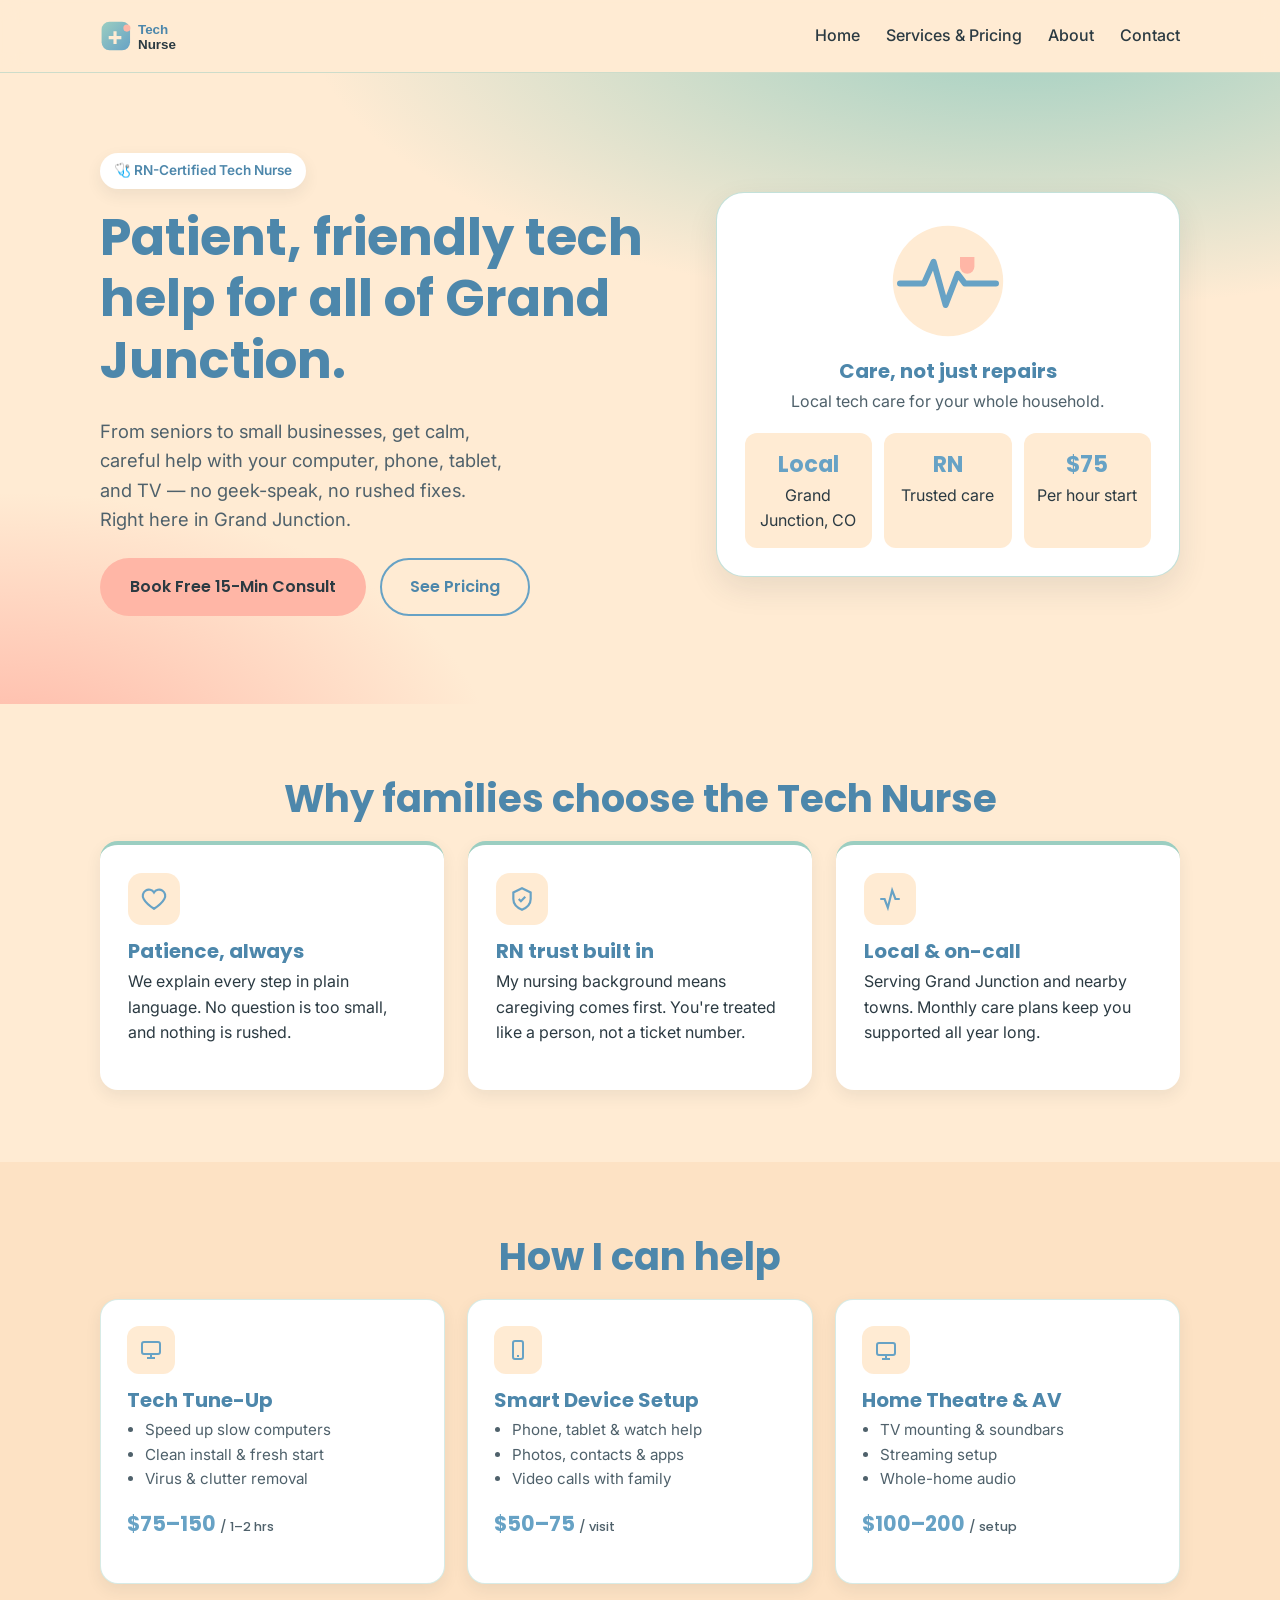
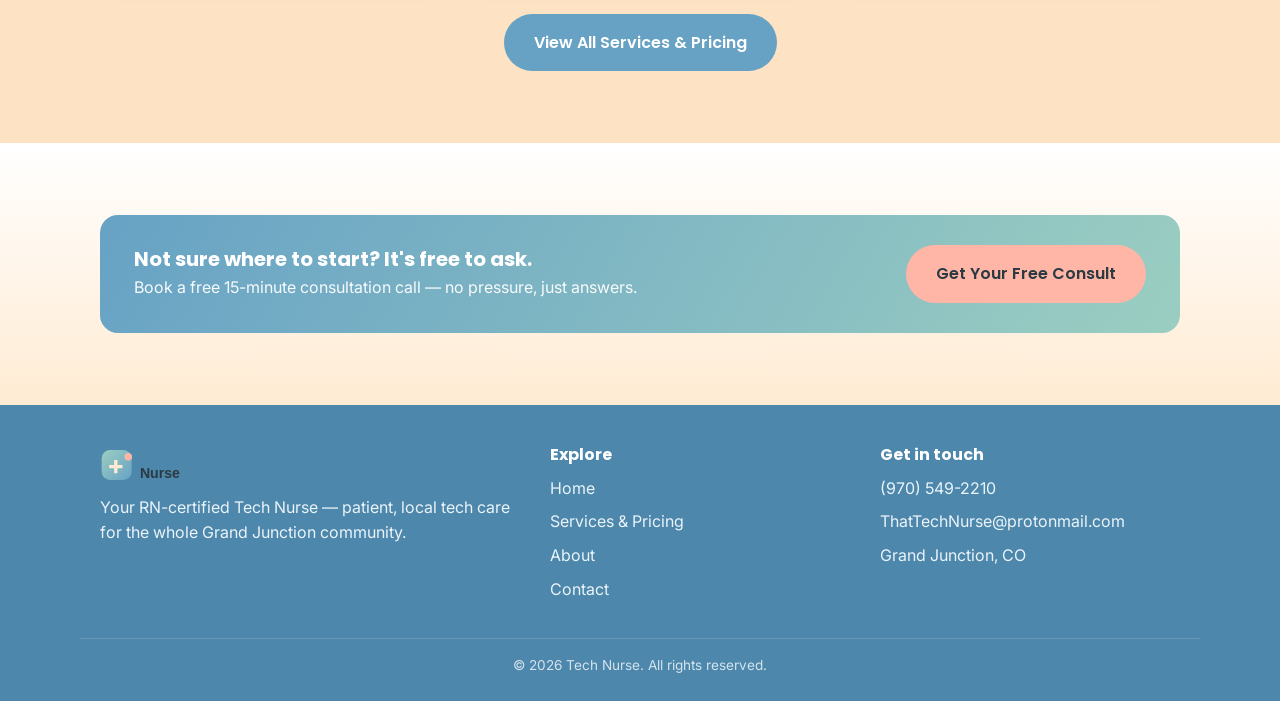
==== index.html @ dbf35f42 "Initial Site Commit" ====
<!DOCTYPE html>
<html lang="en">
<head>
  <meta charset="UTF-8" />
  <meta name="viewport" content="width=device-width, initial-scale=1.0" />
  <title>Tech Nurse — RN-Certified Tech Help for Seniors | Grand Junction, CO</title>
  <meta name="description" content="Friendly, patient, RN-certified tech help for everyone in Grand Junction, CO. Computer tune-ups, device setup, home theatre, and monthly care plans." />
  <link rel="preconnect" href="https://fonts.googleapis.com" />
  <link rel="preconnect" href="https://fonts.gstatic.com" crossorigin />
  <link href="https://fonts.googleapis.com/css2?family=Inter:wght@400;500;600&family=Poppins:wght@600;700&display=swap" rel="stylesheet" />
  <link rel="icon" href="assets/img/logo.svg" />
  <link rel="stylesheet" href="assets/css/styles.css" />
</head>
<body>
  <header class="site-header">
    <div class="container nav">
      <a class="brand" href="index.html">
        <img src="assets/img/logo.svg" alt="Tech Nurse logo" />
      </a>
      <button class="nav-toggle" aria-label="Toggle menu"><span></span><span></span><span></span></button>
      <ul class="nav-links">
        <li><a href="index.html">Home</a></li>
        <li><a href="services.html">Services &amp; Pricing</a></li>
        <li><a href="about.html">About</a></li>
        <li><a href="contact.html">Contact</a></li>
      </ul>
    </div>
  </header>

  <section class="hero">
    <div class="container hero-grid">
      <div>
        <span class="hero-badge">🩺 RN-Certified Tech Nurse</span>
        <h1>Patient, friendly tech help for all of Grand Junction.</h1>
        <p class="lead">From seniors to small businesses, get calm, careful help with your computer, phone, tablet, and TV — no geek-speak, no rushed fixes. Right here in Grand Junction.</p>
        <div class="hero-cta">
          <a class="btn btn--primary" href="contact.html">Book Free 15-Min Consult</a>
          <a class="btn btn--ghost" href="services.html">See Pricing</a>
        </div>
      </div>
      <div class="hero-art">
        <svg class="pulse" viewBox="0 0 100 100" aria-hidden="true">
          <circle cx="50" cy="50" r="46" fill="#FFEBD3"/>
          <path d="M10 52 H30 L38 34 L48 70 L58 44 L64 52 H90" fill="none" stroke="#67A2C5" stroke-width="5" stroke-linecap="round" stroke-linejoin="round"/>
          <path d="M64 30 l8 0 l0 8 a6 6 0 0 1 -12 0 l0 -8 z" fill="#FFB6A6"/>
        </svg>
        <h3>Care, not just repairs</h3>
        <p class="sub">Local tech care for your whole household.</p>
        <div class="trust-mini">
          <div><strong>Local</strong>Grand Junction, CO</div>
          <div><strong>RN</strong>Trusted care</div>
          <div><strong>$75</strong>Per hour start</div>
        </div>
      </div>
    </div>
  </section>

  <section class="section">
    <div class="container">
      <h2 style="text-align:center;">Why families choose the Tech Nurse</h2>
      <div class="pillars">
        <div class="pillar">
          <div class="ico">
            <svg width="26" height="26" viewBox="0 0 24 24" fill="none" stroke="#67A2C5" stroke-width="2"><path d="M12 21s-7-4.5-9.5-9A5.5 5.5 0 0 1 12 6a5.5 5.5 0 0 1 9.5 6C19 16.5 12 21 12 21z"/></svg>
          </div>
          <h3>Patience, always</h3>
          <p>We explain every step in plain language. No question is too small, and nothing is rushed.</p>
        </div>
        <div class="pillar">
          <div class="ico">
            <svg width="26" height="26" viewBox="0 0 24 24" fill="none" stroke="#67A2C5" stroke-width="2"><path d="M12 2 4 6v6c0 5 3.5 8 8 10 4.5-2 8-5 8-10V6z"/><path d="m9 12 2 2 4-4"/></svg>
          </div>
          <h3>RN trust built in</h3>
          <p>My nursing background means caregiving comes first. You're treated like a person, not a ticket number.</p>
        </div>
        <div class="pillar">
          <div class="ico">
            <svg width="26" height="26" viewBox="0 0 24 24" fill="none" stroke="#67A2C5" stroke-width="2"><path d="M3 12h4l3 8 4-16 3 8h4"/></svg>
          </div>
          <h3>Local &amp; on-call</h3>
          <p>Serving Grand Junction and nearby towns. Monthly care plans keep you supported all year long.</p>
        </div>
      </div>
    </div>
  </section>

  <section class="section section--alt">
    <div class="container">
      <h2 style="text-align:center;">How I can help</h2>
      <div class="cards">
        <div class="card">
          <div class="ico"><svg width="24" height="24" viewBox="0 0 24 24" fill="none" stroke="#67A2C5" stroke-width="2"><rect x="3" y="4" width="18" height="12" rx="2"/><path d="M8 20h8M12 16v4"/></svg></div>
          <h3>Tech Tune-Up</h3>
          <ul><li>Speed up slow computers</li><li>Clean install &amp; fresh start</li><li>Virus &amp; clutter removal</li></ul>
          <p class="price">$75–150 <small>/ 1–2 hrs</small></p>
        </div>
        <div class="card">
          <div class="ico"><svg width="24" height="24" viewBox="0 0 24 24" fill="none" stroke="#67A2C5" stroke-width="2"><rect x="7" y="3" width="10" height="18" rx="2"/><path d="M11 18h2"/></svg></div>
          <h3>Smart Device Setup</h3>
          <ul><li>Phone, tablet &amp; watch help</li><li>Photos, contacts &amp; apps</li><li>Video calls with family</li></ul>
          <p class="price">$50–75 <small>/ visit</small></p>
        </div>
        <div class="card">
          <div class="ico"><svg width="24" height="24" viewBox="0 0 24 24" fill="none" stroke="#67A2C5" stroke-width="2"><rect x="3" y="5" width="18" height="12" rx="2"/><path d="M8 21h8M12 17v4"/></svg></div>
          <h3>Home Theatre &amp; AV</h3>
          <ul><li>TV mounting &amp; soundbars</li><li>Streaming setup</li><li>Whole-home audio</li></ul>
          <p class="price">$100–200 <small>/ setup</small></p>
        </div>
      </div>
      <div style="text-align:center; margin-top:30px;">
        <a class="btn btn--blue" href="services.html">View All Services &amp; Pricing</a>
      </div>
    </div>
  </section>

  <section class="section section--tint">
    <div class="container">
      <div class="banner">
        <div>
          <h3>Not sure where to start? It's free to ask.</h3>
          <p>Book a free 15-minute consultation call — no pressure, just answers.</p>
        </div>
        <a class="btn btn--primary" href="contact.html">Get Your Free Consult</a>
      </div>
    </div>
  </section>

  <footer class="site-footer">
    <div class="container footer-grid">
      <div>
        <img src="assets/img/logo.svg" alt="Tech Nurse" style="height:40px; margin-bottom:10px;" />
        <p>Your RN-certified Tech Nurse — patient, local tech care for the whole Grand Junction community.</p>
      </div>
      <div>
        <h4>Explore</h4>
        <ul>
          <li><a href="index.html">Home</a></li>
          <li><a href="services.html">Services &amp; Pricing</a></li>
          <li><a href="about.html">About</a></li>
          <li><a href="contact.html">Contact</a></li>
        </ul>
      </div>
      <div>
        <h4>Get in touch</h4>
        <ul>
          <li><a href="tel:+19705492210">(970) 549-2210</a></li>
          <li><a href="mailto:ThatTechNurse@protonmail.com">ThatTechNurse@protonmail.com</a></li>
          <li>Grand Junction, CO</li>
        </ul>
      </div>
    </div>
    <div class="container footer-bottom">© <span id="year"></span> Tech Nurse. All rights reserved.</div>
  </footer>
  <script>document.getElementById("year").textContent = new Date().getFullYear();</script>
  <script src="assets/js/main.js"></script>
</body>
</html>
---- assets/css/styles.css ----
:root {
  --peach: #FFB6A6;
  --cream: #FFEBD3;
  --teal: #9BCEC1;
  --blue: #67A2C5;

  --peach-dark: #f0998a;
  --blue-dark: #4d87ab;
  --ink: #2b3a42;
  --ink-soft: #4f616b;
  --white: #ffffff;
  --cream-deep: #fde2c4;

  --maxw: 1120px;
  --radius: 18px;
  --radius-sm: 12px;
  --shadow: 0 12px 30px rgba(43, 58, 66, 0.10);
  --shadow-sm: 0 6px 16px rgba(43, 58, 66, 0.08);
  --font-head: "Poppins", system-ui, sans-serif;
  --font-body: "Inter", system-ui, sans-serif;
}

* { box-sizing: border-box; }

html { scroll-behavior: smooth; }

body {
  margin: 0;
  font-family: var(--font-body);
  color: var(--ink);
  background: var(--cream);
  line-height: 1.6;
  -webkit-font-smoothing: antialiased;
}

h1, h2, h3, h4 {
  font-family: var(--font-head);
  color: var(--blue-dark);
  line-height: 1.2;
  margin: 0 0 0.5em;
}

h1 { font-size: clamp(2rem, 5vw, 3.2rem); }
h2 { font-size: clamp(1.6rem, 3.5vw, 2.4rem); }
h3 { font-size: 1.25rem; }

p { margin: 0 0 1rem; }

a { color: var(--blue-dark); text-decoration: none; }
a:hover { color: var(--peach-dark); }

img, svg { max-width: 100%; display: block; }

.container {
  width: 100%;
  max-width: var(--maxw);
  margin: 0 auto;
  padding: 0 20px;
}

.section { padding: 72px 0; }
.section--alt { background: var(--cream-deep); }
.section--tint { background: linear-gradient(180deg, var(--white) 0%, var(--cream) 100%); }

/* ---------- Buttons ---------- */
.btn {
  display: inline-block;
  font-family: var(--font-head);
  font-weight: 600;
  font-size: 1rem;
  padding: 14px 28px;
  border-radius: 999px;
  border: 2px solid transparent;
  cursor: pointer;
  transition: transform 0.12s ease, background 0.2s ease, box-shadow 0.2s ease;
}
.btn:hover { transform: translateY(-2px); }
.btn--primary { background: var(--peach); color: var(--ink); }
.btn--primary:hover { background: var(--peach-dark); }
.btn--blue { background: var(--blue); color: var(--white); }
.btn--blue:hover { background: var(--blue-dark); }
.btn--ghost { background: transparent; border-color: var(--blue); color: var(--blue-dark); }
.btn--ghost:hover { background: var(--blue); color: var(--white); }

/* ---------- Header / Nav ---------- */
.site-header {
  position: sticky;
  top: 0;
  z-index: 50;
  background: rgba(255, 235, 211, 0.85);
  backdrop-filter: blur(10px);
  border-bottom: 1px solid rgba(155, 206, 193, 0.5);
}
.nav {
  display: flex;
  align-items: center;
  justify-content: space-between;
  height: 72px;
}
.brand { display: flex; align-items: center; gap: 10px; font-family: var(--font-head); font-weight: 700; font-size: 1.2rem; color: var(--blue-dark); }
.brand img { height: 38px; width: auto; }
.nav-links { display: flex; align-items: center; gap: 26px; list-style: none; margin: 0; padding: 0; }
.nav-links a { font-weight: 500; color: var(--ink); }
.nav-links a:hover { color: var(--blue-dark); }
.nav-toggle { display: none; background: none; border: none; cursor: pointer; padding: 8px; }
.nav-toggle span { display: block; width: 24px; height: 3px; background: var(--ink); margin: 4px 0; border-radius: 2px; transition: 0.2s; }

/* ---------- Hero ---------- */
.hero {
  background: radial-gradient(1200px 500px at 80% -10%, var(--teal) 0%, transparent 60%),
              radial-gradient(900px 500px at 0% 110%, var(--peach) 0%, transparent 55%),
              var(--cream);
  padding: 80px 0 88px;
}
.hero-grid { display: grid; grid-template-columns: 1.1fr 0.9fr; gap: 48px; align-items: center; }
.hero p.lead { font-size: 1.15rem; color: var(--ink-soft); max-width: 34ch; }
.hero-badge {
  display: inline-flex; align-items: center; gap: 8px;
  background: var(--white); color: var(--blue-dark);
  font-weight: 600; font-size: 0.85rem;
  padding: 7px 14px; border-radius: 999px; box-shadow: var(--shadow-sm);
  margin-bottom: 18px;
}
.hero-cta { display: flex; gap: 14px; flex-wrap: wrap; margin-top: 24px; }
.hero-art {
  background: var(--white);
  border-radius: 28px;
  padding: 28px;
  box-shadow: var(--shadow);
  border: 1px solid rgba(155, 206, 193, 0.6);
}
.pulse {
  width: 120px; height: 120px; margin: 0 auto 18px;
}
.hero-art h3 { text-align: center; margin-bottom: 6px; }
.hero-art .sub { text-align: center; color: var(--ink-soft); margin-bottom: 18px; }
.trust-mini { display: grid; grid-template-columns: repeat(3, 1fr); gap: 12px; text-align: center; }
.trust-mini div { background: var(--cream); border-radius: var(--radius-sm); padding: 14px 8px; }
.trust-mini strong { display: block; font-family: var(--font-head); font-size: 1.4rem; color: var(--blue); }

/* ---------- Pillars ---------- */
.pillars { display: grid; grid-template-columns: repeat(3, 1fr); gap: 24px; margin-top: 8px; }
.pillar {
  background: var(--white); border-radius: var(--radius);
  padding: 28px; box-shadow: var(--shadow-sm);
  border-top: 4px solid var(--teal);
}
.pillar .ico { width: 52px; height: 52px; border-radius: 14px; background: var(--cream); display: grid; place-items: center; margin-bottom: 14px; }
.pillar h3 { margin-bottom: 6px; }

/* ---------- Services ---------- */
.cards { display: grid; grid-template-columns: repeat(auto-fit, minmax(260px, 1fr)); gap: 22px; }
.card {
  background: var(--white); border-radius: var(--radius);
  padding: 26px; box-shadow: var(--shadow-sm);
  border: 1px solid rgba(155, 206, 193, 0.4);
  display: flex; flex-direction: column;
}
.card .ico { width: 48px; height: 48px; border-radius: 12px; background: var(--cream); display: grid; place-items: center; margin-bottom: 14px; }
.card h3 { margin-bottom: 6px; }
.card ul { margin: 0 0 16px; padding-left: 18px; color: var(--ink-soft); font-size: 0.95rem; }
.card .price { font-family: var(--font-head); font-weight: 700; color: var(--blue); font-size: 1.3rem; margin-top: auto; }
.card .price small { font-weight: 500; color: var(--ink-soft); font-size: 0.8rem; }

/* ---------- Pricing note banner ---------- */
.banner {
  background: linear-gradient(120deg, var(--blue) 0%, var(--teal) 100%);
  color: var(--white); border-radius: var(--radius);
  padding: 30px 34px; display: flex; align-items: center; justify-content: space-between; gap: 24px; flex-wrap: wrap;
}
.banner h3 { color: var(--white); margin: 0 0 4px; }
.banner p { margin: 0; opacity: 0.95; }

/* ---------- About ---------- */
.about-grid { display: grid; grid-template-columns: 0.9fr 1.1fr; gap: 48px; align-items: center; }
.about-photo {
  background: linear-gradient(135deg, var(--peach) 0%, var(--teal) 100%);
  border-radius: 24px; aspect-ratio: 4/5; display: grid; place-items: center;
  box-shadow: var(--shadow);
}
.about-photo svg { width: 55%; }
.about-list { list-style: none; padding: 0; margin: 16px 0 0; }
.about-list li { padding-left: 30px; position: relative; margin-bottom: 10px; }
.about-list li::before {
  content: ""; position: absolute; left: 0; top: 7px;
  width: 16px; height: 16px; border-radius: 50%;
  background: var(--teal); border: 3px solid var(--blue);
}

/* ---------- Testimonials ---------- */
.quotes { display: grid; grid-template-columns: repeat(auto-fit, minmax(280px, 1fr)); gap: 22px; }
.quote {
  background: var(--white); border-radius: var(--radius); padding: 26px;
  box-shadow: var(--shadow-sm); border-left: 5px solid var(--peach);
}
.quote p { font-style: italic; color: var(--ink-soft); }
.quote .who { font-weight: 600; color: var(--blue-dark); font-style: normal; }

/* ---------- Contact ---------- */
.contact-grid { display: grid; grid-template-columns: 1fr 1fr; gap: 40px; }
.form {
  background: var(--white); border-radius: var(--radius); padding: 30px;
  box-shadow: var(--shadow-sm);
}
.field { margin-bottom: 16px; }
.field label { display: block; font-weight: 600; margin-bottom: 6px; font-size: 0.9rem; }
.field input, .field select, .field textarea {
  width: 100%; padding: 12px 14px; border-radius: var(--radius-sm);
  border: 1.5px solid var(--cream-deep); background: var(--cream);
  font-family: var(--font-body); font-size: 1rem; color: var(--ink);
}
.field input:focus, .field select:focus, .field textarea:focus {
  outline: none; border-color: var(--blue); background: var(--white);
}
.field textarea { resize: vertical; min-height: 110px; }
.form-note { font-size: 0.85rem; color: var(--ink-soft); margin-top: 10px; }
.form-status { padding: 12px 14px; border-radius: var(--radius-sm); margin-bottom: 14px; display: none; }
.form-status.ok { display: block; background: #e3f5ee; color: #1d7a5b; }
.form-status.err { display: block; background: #fde8e3; color: #b23b22; }
.contact-info { background: var(--white); border-radius: var(--radius); padding: 30px; box-shadow: var(--shadow-sm); }
.contact-info .row { display: flex; gap: 14px; align-items: flex-start; margin-bottom: 18px; }
.contact-info .ico { flex: 0 0 44px; height: 44px; border-radius: 12px; background: var(--cream); display: grid; place-items: center; }
.contact-info h4 { margin: 0 0 2px; font-size: 1rem; }
.contact-info p { margin: 0; color: var(--ink-soft); }

/* ---------- Footer ---------- */
.site-footer { background: var(--blue-dark); color: #eaf4fa; padding: 40px 0 24px; }
.footer-grid { display: grid; grid-template-columns: 1.4fr 1fr 1fr; gap: 30px; }
.site-footer a { color: #eaf4fa; }
.site-footer a:hover { color: var(--peach); }
.site-footer h4 { color: var(--white); font-size: 1rem; margin-bottom: 12px; }
.site-footer ul { list-style: none; padding: 0; margin: 0; }
.site-footer ul li { margin-bottom: 8px; }
.footer-bottom { border-top: 1px solid rgba(255,255,255,0.18); margin-top: 28px; padding-top: 16px; font-size: 0.85rem; text-align: center; opacity: 0.85; }

/* ---------- Responsive ---------- */
@media (max-width: 860px) {
  .hero-grid, .about-grid, .contact-grid { grid-template-columns: 1fr; }
  .pillars { grid-template-columns: 1fr; }
  .nav-links {
    position: absolute; top: 72px; left: 0; right: 0;
    flex-direction: column; gap: 0; background: var(--cream);
    border-bottom: 1px solid rgba(155,206,193,0.5);
    max-height: 0; overflow: hidden; transition: max-height 0.25s ease;
  }
  .nav-links.open { max-height: 320px; }
  .nav-links li { width: 100%; }
  .nav-links a { display: block; padding: 14px 20px; }
  .nav-toggle { display: block; }
  .footer-grid { grid-template-columns: 1fr; }
  .banner { flex-direction: column; align-items: flex-start; }
}
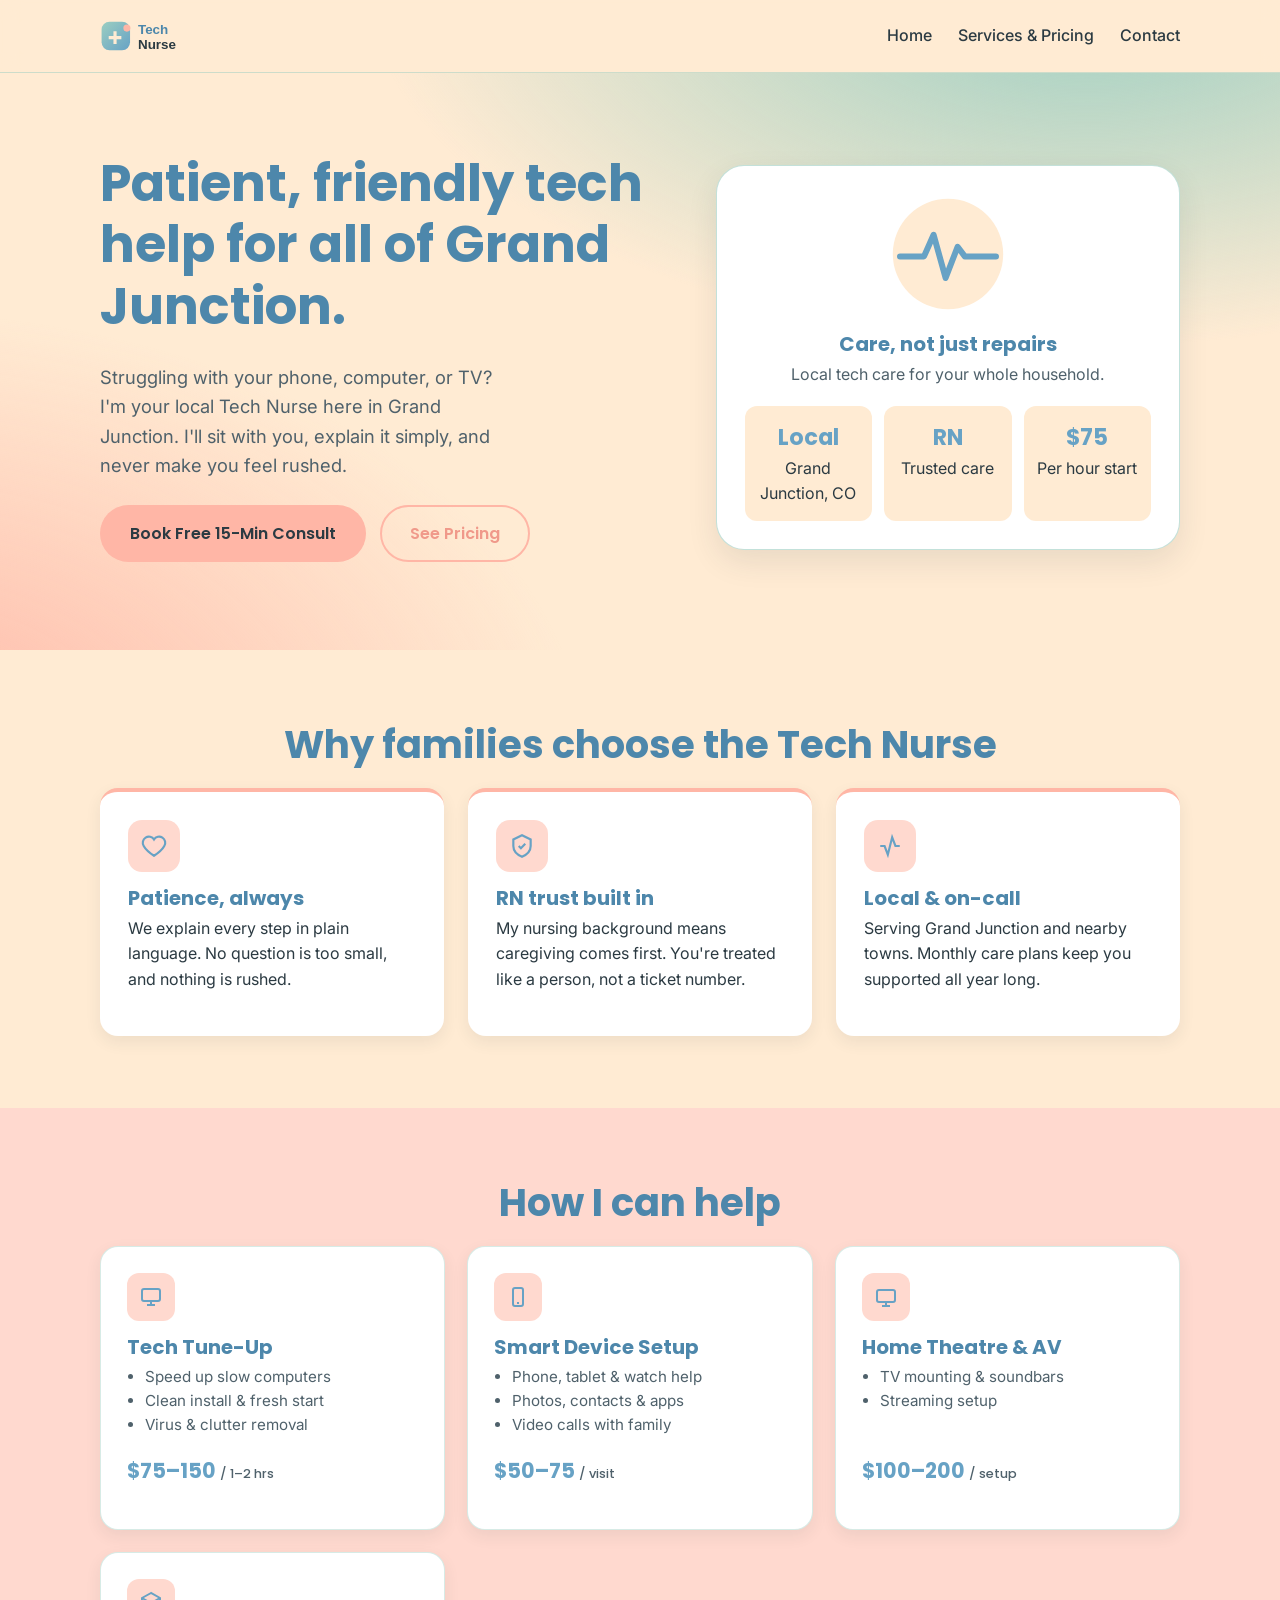
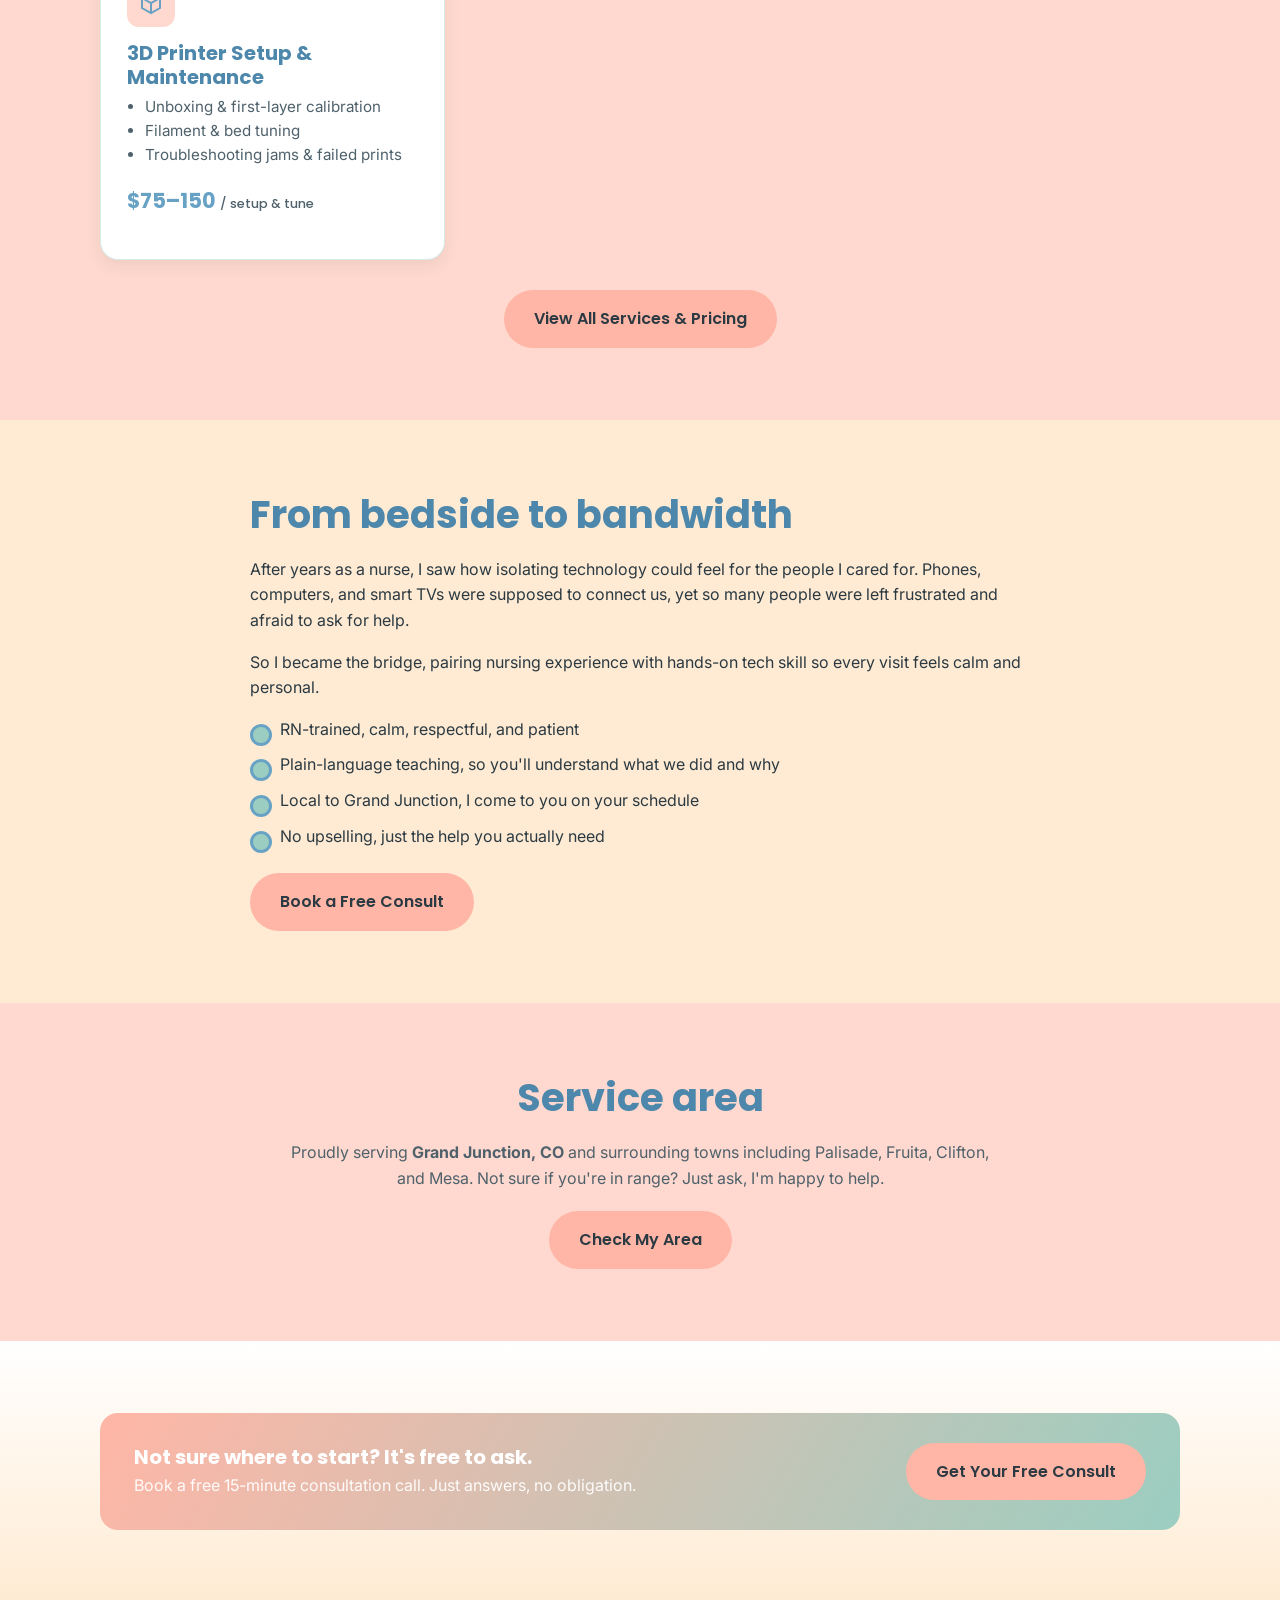
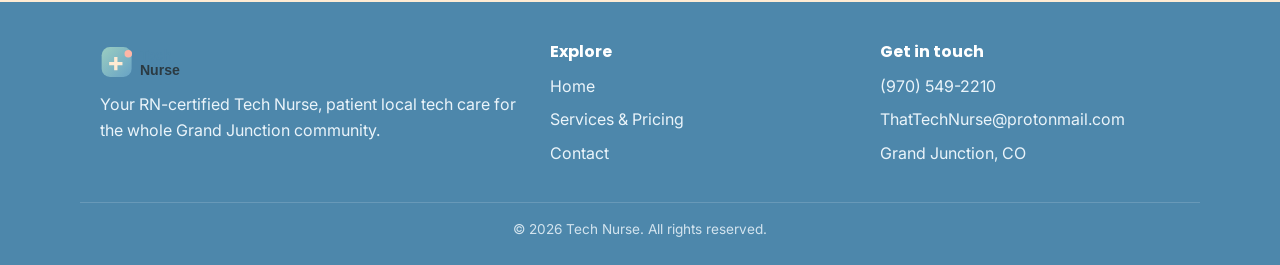
==== commit 772b4e8d: "lots of changes to the site" ====
--- a/index.html
+++ b/index.html
@@ -3,7 +3,7 @@
 <head>
   <meta charset="UTF-8" />
   <meta name="viewport" content="width=device-width, initial-scale=1.0" />
-  <title>Tech Nurse — RN-Certified Tech Help for Seniors | Grand Junction, CO</title>
+  <title>Tech Nurse: RN-Certified Tech Help | Grand Junction, CO</title>
   <meta name="description" content="Friendly, patient, RN-certified tech help for everyone in Grand Junction, CO. Computer tune-ups, device setup, home theatre, and monthly care plans." />
   <link rel="preconnect" href="https://fonts.googleapis.com" />
   <link rel="preconnect" href="https://fonts.gstatic.com" crossorigin />
@@ -21,7 +21,6 @@
       <ul class="nav-links">
         <li><a href="index.html">Home</a></li>
         <li><a href="services.html">Services &amp; Pricing</a></li>
-        <li><a href="about.html">About</a></li>
         <li><a href="contact.html">Contact</a></li>
       </ul>
     </div>
@@ -30,9 +29,8 @@
   <section class="hero">
     <div class="container hero-grid">
       <div>
-        <span class="hero-badge">🩺 RN-Certified Tech Nurse</span>
         <h1>Patient, friendly tech help for all of Grand Junction.</h1>
-        <p class="lead">From seniors to small businesses, get calm, careful help with your computer, phone, tablet, and TV — no geek-speak, no rushed fixes. Right here in Grand Junction.</p>
+        <p class="lead">Struggling with your phone, computer, or TV? I'm your local Tech Nurse here in Grand Junction. I'll sit with you, explain it simply, and never make you feel rushed.</p>
         <div class="hero-cta">
           <a class="btn btn--primary" href="contact.html">Book Free 15-Min Consult</a>
           <a class="btn btn--ghost" href="services.html">See Pricing</a>
@@ -42,7 +40,6 @@
         <svg class="pulse" viewBox="0 0 100 100" aria-hidden="true">
           <circle cx="50" cy="50" r="46" fill="#FFEBD3"/>
           <path d="M10 52 H30 L38 34 L48 70 L58 44 L64 52 H90" fill="none" stroke="#67A2C5" stroke-width="5" stroke-linecap="round" stroke-linejoin="round"/>
-          <path d="M64 30 l8 0 l0 8 a6 6 0 0 1 -12 0 l0 -8 z" fill="#FFB6A6"/>
         </svg>
         <h3>Care, not just repairs</h3>
         <p class="sub">Local tech care for your whole household.</p>
@@ -103,12 +100,47 @@
         <div class="card">
           <div class="ico"><svg width="24" height="24" viewBox="0 0 24 24" fill="none" stroke="#67A2C5" stroke-width="2"><rect x="3" y="5" width="18" height="12" rx="2"/><path d="M8 21h8M12 17v4"/></svg></div>
           <h3>Home Theatre &amp; AV</h3>
-          <ul><li>TV mounting &amp; soundbars</li><li>Streaming setup</li><li>Whole-home audio</li></ul>
+          <ul><li>TV mounting &amp; soundbars</li><li>Streaming setup</li></ul>
           <p class="price">$100–200 <small>/ setup</small></p>
+        </div>
+        <div class="card">
+          <div class="ico"><svg width="24" height="24" viewBox="0 0 24 24" fill="none" stroke="#67A2C5" stroke-width="2"><path d="M12 2 3 7v10l9 5 9-5V7z"/><path d="M3 7l9 5 9-5M12 12v10"/></svg></div>
+          <h3>3D Printer Setup &amp; Maintenance</h3>
+          <ul><li>Unboxing &amp; first-layer calibration</li><li>Filament &amp; bed tuning</li><li>Troubleshooting jams &amp; failed prints</li></ul>
+          <p class="price">$75–150 <small>/ setup &amp; tune</small></p>
         </div>
       </div>
       <div style="text-align:center; margin-top:30px;">
         <a class="btn btn--blue" href="services.html">View All Services &amp; Pricing</a>
+      </div>
+    </div>
+  </section>
+
+  <section class="section">
+    <div class="container" style="max-width:820px;">
+      <div>
+        <h2>From bedside to bandwidth</h2>
+         <p>After years as a nurse, I saw how isolating technology could feel for the people I cared for. Phones, computers, and smart TVs were supposed to connect us, yet so many people were left frustrated and afraid to ask for help.</p>
+         <p>So I became the bridge, pairing nursing experience with hands-on tech skill so every visit feels calm and personal.</p>
+        <ul class="about-list">
+          <li>RN-trained, calm, respectful, and patient</li>
+          <li>Plain-language teaching, so you'll understand what we did and why</li>
+          <li>Local to Grand Junction, I come to you on your schedule</li>
+          <li>No upselling, just the help you actually need</li>
+        </ul>
+        <div style="margin-top:24px;">
+          <a class="btn btn--primary" href="contact.html">Book a Free Consult</a>
+        </div>
+      </div>
+    </div>
+  </section>
+
+  <section class="section section--alt">
+    <div class="container" style="max-width:760px;">
+      <h2 style="text-align:center;">Service area</h2>
+       <p style="text-align:center; color:var(--ink-soft);">Proudly serving <strong>Grand Junction, CO</strong> and surrounding towns including Palisade, Fruita, Clifton, and Mesa. Not sure if you're in range? Just ask, I'm happy to help.</p>
+      <div style="text-align:center; margin-top:20px;">
+        <a class="btn btn--blue" href="contact.html">Check My Area</a>
       </div>
     </div>
   </section>
@@ -118,7 +150,7 @@
       <div class="banner">
         <div>
           <h3>Not sure where to start? It's free to ask.</h3>
-          <p>Book a free 15-minute consultation call — no pressure, just answers.</p>
+          <p>Book a free 15-minute consultation call. Just answers, no obligation.</p>
         </div>
         <a class="btn btn--primary" href="contact.html">Get Your Free Consult</a>
       </div>
@@ -129,14 +161,13 @@
     <div class="container footer-grid">
       <div>
         <img src="assets/img/logo.svg" alt="Tech Nurse" style="height:40px; margin-bottom:10px;" />
-        <p>Your RN-certified Tech Nurse — patient, local tech care for the whole Grand Junction community.</p>
+        <p>Your RN-certified Tech Nurse, patient local tech care for the whole Grand Junction community.</p>
       </div>
       <div>
         <h4>Explore</h4>
         <ul>
           <li><a href="index.html">Home</a></li>
           <li><a href="services.html">Services &amp; Pricing</a></li>
-          <li><a href="about.html">About</a></li>
           <li><a href="contact.html">Contact</a></li>
         </ul>
       </div>
--- a/assets/css/styles.css
+++ b/assets/css/styles.css
@@ -3,6 +3,7 @@
   --cream: #FFEBD3;
   --teal: #9BCEC1;
   --blue: #67A2C5;
+  --peach-soft: #ffd9cf;
 
   --peach-dark: #f0998a;
   --blue-dark: #4d87ab;
@@ -59,7 +60,7 @@
 }
 
 .section { padding: 72px 0; }
-.section--alt { background: var(--cream-deep); }
+.section--alt { background: var(--peach-soft); }
 .section--tint { background: linear-gradient(180deg, var(--white) 0%, var(--cream) 100%); }
 
 /* ---------- Buttons ---------- */
@@ -77,10 +78,10 @@
 .btn:hover { transform: translateY(-2px); }
 .btn--primary { background: var(--peach); color: var(--ink); }
 .btn--primary:hover { background: var(--peach-dark); }
-.btn--blue { background: var(--blue); color: var(--white); }
-.btn--blue:hover { background: var(--blue-dark); }
-.btn--ghost { background: transparent; border-color: var(--blue); color: var(--blue-dark); }
-.btn--ghost:hover { background: var(--blue); color: var(--white); }
+.btn--blue { background: var(--peach); color: var(--ink); }
+.btn--blue:hover { background: var(--peach-dark); }
+.btn--ghost { background: transparent; border-color: var(--peach); color: var(--peach-dark); }
+.btn--ghost:hover { background: var(--peach); color: var(--ink); }
 
 /* ---------- Header / Nav ---------- */
 .site-header {
@@ -107,20 +108,13 @@
 
 /* ---------- Hero ---------- */
 .hero {
-  background: radial-gradient(1200px 500px at 80% -10%, var(--teal) 0%, transparent 60%),
-              radial-gradient(900px 500px at 0% 110%, var(--peach) 0%, transparent 55%),
+  background: radial-gradient(1200px 600px at 85% -15%, var(--teal) 0%, transparent 60%),
+              radial-gradient(1100px 700px at -10% 120%, var(--peach) 0%, transparent 65%),
               var(--cream);
   padding: 80px 0 88px;
 }
 .hero-grid { display: grid; grid-template-columns: 1.1fr 0.9fr; gap: 48px; align-items: center; }
 .hero p.lead { font-size: 1.15rem; color: var(--ink-soft); max-width: 34ch; }
-.hero-badge {
-  display: inline-flex; align-items: center; gap: 8px;
-  background: var(--white); color: var(--blue-dark);
-  font-weight: 600; font-size: 0.85rem;
-  padding: 7px 14px; border-radius: 999px; box-shadow: var(--shadow-sm);
-  margin-bottom: 18px;
-}
 .hero-cta { display: flex; gap: 14px; flex-wrap: wrap; margin-top: 24px; }
 .hero-art {
   background: var(--white);
@@ -143,9 +137,9 @@
 .pillar {
   background: var(--white); border-radius: var(--radius);
   padding: 28px; box-shadow: var(--shadow-sm);
-  border-top: 4px solid var(--teal);
-}
-.pillar .ico { width: 52px; height: 52px; border-radius: 14px; background: var(--cream); display: grid; place-items: center; margin-bottom: 14px; }
+  border-top: 4px solid var(--peach);
+}
+.pillar .ico { width: 52px; height: 52px; border-radius: 14px; background: var(--peach-soft); display: grid; place-items: center; margin-bottom: 14px; }
 .pillar h3 { margin-bottom: 6px; }
 
 /* ---------- Services ---------- */
@@ -156,7 +150,7 @@
   border: 1px solid rgba(155, 206, 193, 0.4);
   display: flex; flex-direction: column;
 }
-.card .ico { width: 48px; height: 48px; border-radius: 12px; background: var(--cream); display: grid; place-items: center; margin-bottom: 14px; }
+.card .ico { width: 48px; height: 48px; border-radius: 12px; background: var(--peach-soft); display: grid; place-items: center; margin-bottom: 14px; }
 .card h3 { margin-bottom: 6px; }
 .card ul { margin: 0 0 16px; padding-left: 18px; color: var(--ink-soft); font-size: 0.95rem; }
 .card .price { font-family: var(--font-head); font-weight: 700; color: var(--blue); font-size: 1.3rem; margin-top: auto; }
@@ -164,7 +158,7 @@
 
 /* ---------- Pricing note banner ---------- */
 .banner {
-  background: linear-gradient(120deg, var(--blue) 0%, var(--teal) 100%);
+  background: linear-gradient(120deg, var(--peach) 0%, var(--teal) 100%);
   color: var(--white); border-radius: var(--radius);
   padding: 30px 34px; display: flex; align-items: center; justify-content: space-between; gap: 24px; flex-wrap: wrap;
 }
@@ -219,7 +213,7 @@
 .form-status.err { display: block; background: #fde8e3; color: #b23b22; }
 .contact-info { background: var(--white); border-radius: var(--radius); padding: 30px; box-shadow: var(--shadow-sm); }
 .contact-info .row { display: flex; gap: 14px; align-items: flex-start; margin-bottom: 18px; }
-.contact-info .ico { flex: 0 0 44px; height: 44px; border-radius: 12px; background: var(--cream); display: grid; place-items: center; }
+.contact-info .ico { flex: 0 0 44px; height: 44px; border-radius: 12px; background: var(--peach-soft); display: grid; place-items: center; }
 .contact-info h4 { margin: 0 0 2px; font-size: 1rem; }
 .contact-info p { margin: 0; color: var(--ink-soft); }
 
